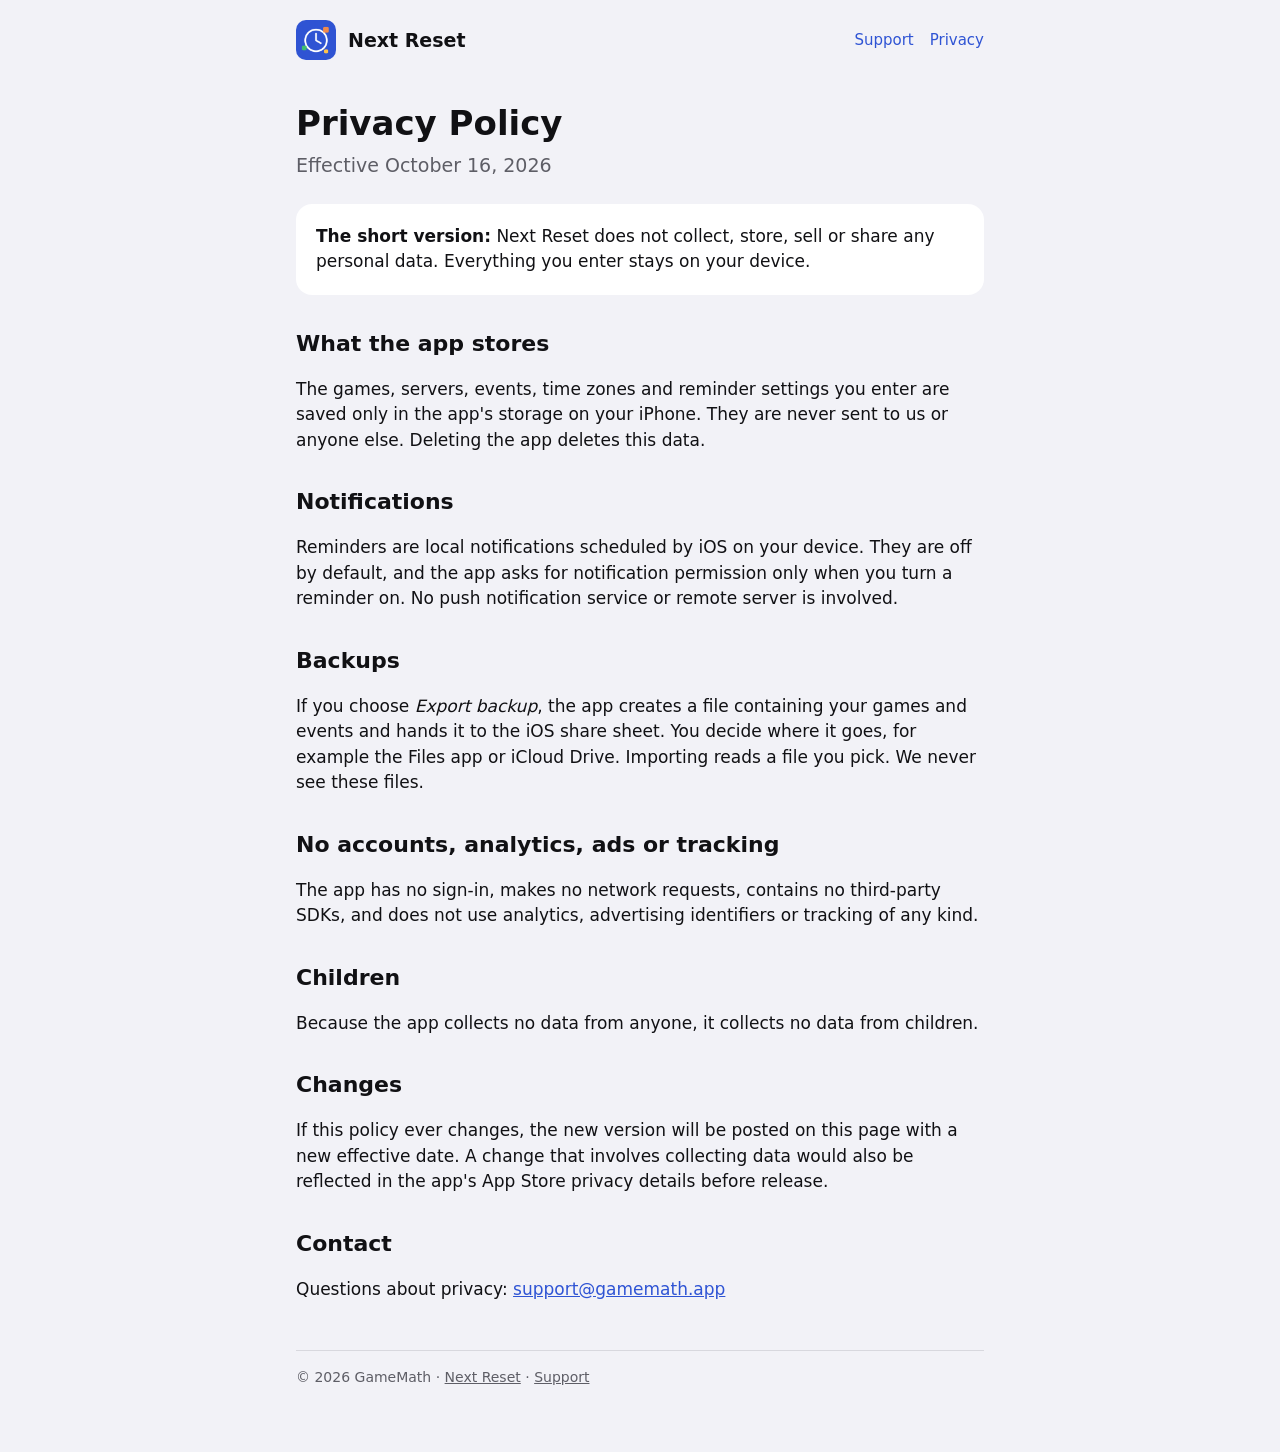
==== privacy/index.html @ d1e786d6 "Add Next Reset landing, privacy and support pages Co-Authored-By: Claude Opus 5.5 <noreply@anthropic" ====
<!doctype html>
<html lang="en">
<head>
<meta charset="utf-8">
<meta name="viewport" content="width=device-width, initial-scale=1">
<title>Privacy Policy · Next Reset</title>
<meta name="description" content="Next Reset collects no personal data. Everything stays on your device.">
<link rel="icon" href="/icon.png">
<link rel="stylesheet" href="/style.css">
</head>
<body>
<div class="wrap">
  <header class="site">
    <img src="/icon.png" alt="">
    <a class="brand" href="/">Next Reset</a>
    <nav><a href="/support/">Support</a><a href="/privacy/">Privacy</a></nav>
  </header>

  <h1>Privacy Policy</h1>
  <p class="lead">Effective October 16, 2026</p>

  <div class="card">
    <strong>The short version:</strong> Next Reset does not collect, store, sell or share any personal data. Everything you enter stays on your device.
  </div>

  <h2>What the app stores</h2>
  <p>The games, servers, events, time zones and reminder settings you enter are saved only in the app's storage on your iPhone. They are never sent to us or anyone else. Deleting the app deletes this data.</p>

  <h2>Notifications</h2>
  <p>Reminders are local notifications scheduled by iOS on your device. They are off by default, and the app asks for notification permission only when you turn a reminder on. No push notification service or remote server is involved.</p>

  <h2>Backups</h2>
  <p>If you choose <em>Export backup</em>, the app creates a file containing your games and events and hands it to the iOS share sheet. You decide where it goes, for example the Files app or iCloud Drive. Importing reads a file you pick. We never see these files.</p>

  <h2>No accounts, analytics, ads or tracking</h2>
  <p>The app has no sign-in, makes no network requests, contains no third-party SDKs, and does not use analytics, advertising identifiers or tracking of any kind.</p>

  <h2>Children</h2>
  <p>Because the app collects no data from anyone, it collects no data from children.</p>

  <h2>Changes</h2>
  <p>If this policy ever changes, the new version will be posted on this page with a new effective date. A change that involves collecting data would also be reflected in the app's App Store privacy details before release.</p>

  <h2>Contact</h2>
  <p>Questions about privacy: <a href="mailto:support@gamemath.app">support@gamemath.app</a></p>

  <footer>
    © 2026 GameMath · <a href="/">Next Reset</a> · <a href="/support/">Support</a>
  </footer>
</div>
</body>
</html>
---- style.css ----
:root {
  --bg: #f2f2f7;
  --card: #ffffff;
  --text: #111114;
  --sub: #5e5e66;
  --sep: #d8d8de;
  --tint: #2f54d4;
  --ember: #c2501f;
  --forest: #2d7d4a;
  --violet: #7a45c8;
}
@media (prefers-color-scheme: dark) {
  :root {
    --bg: #000000;
    --card: #1c1c1e;
    --text: #f5f5f7;
    --sub: #a1a1aa;
    --sep: #38383a;
    --tint: #7b93ff;
  }
}
* { box-sizing: border-box; }
html { -webkit-text-size-adjust: 100%; }
body {
  margin: 0;
  background: var(--bg);
  color: var(--text);
  font-family: -apple-system, BlinkMacSystemFont, "SF Pro Text", system-ui, sans-serif;
  font-size: 17px;
  line-height: 1.5;
}
a { color: var(--tint); }
.wrap { max-width: 720px; margin: 0 auto; padding: 0 16px 64px; }
header.site {
  display: flex; align-items: center; gap: 12px;
  padding: 20px 0; margin-bottom: 8px;
}
header.site img { width: 40px; height: 40px; border-radius: 10px; }
header.site a.brand { font-weight: 700; font-size: 19px; color: var(--text); text-decoration: none; }
header.site nav { margin-left: auto; display: flex; gap: 16px; font-size: 15px; }
header.site nav a { text-decoration: none; }
h1 { font-size: 34px; line-height: 1.15; margin: 24px 0 8px; }
h2 { font-size: 22px; margin: 32px 0 8px; }
p.lead { font-size: 19px; color: var(--sub); margin: 0 0 24px; }
.card {
  background: var(--card); border-radius: 16px; padding: 20px;
  margin: 12px 0;
}
.hero { text-align: center; padding: 40px 0 24px; }
.hero img.icon { width: 120px; height: 120px; border-radius: 28px; box-shadow: 0 10px 30px rgba(0,0,0,.18); }
.hero h1 { margin-top: 20px; }
.badge {
  display: inline-block; margin-top: 8px; padding: 12px 22px; border-radius: 14px;
  background: var(--text); color: var(--bg); font-weight: 600; text-decoration: none;
}
.features { display: grid; gap: 12px; grid-template-columns: repeat(auto-fit, minmax(210px, 1fr)); margin-top: 24px; }
.features .card h3 { margin: 0 0 6px; font-size: 17px; }
.features .card p { margin: 0; color: var(--sub); font-size: 15px; }
.dot { display: inline-block; width: 10px; height: 10px; border-radius: 5px; margin-right: 8px; vertical-align: 1px; }
details { background: var(--card); border-radius: 14px; padding: 14px 18px; margin: 10px 0; }
details summary { font-weight: 600; cursor: pointer; }
details p { color: var(--sub); margin: 10px 0 2px; }
footer { margin-top: 48px; color: var(--sub); font-size: 14px; border-top: 1px solid var(--sep); padding-top: 16px; }
footer a { color: var(--sub); }
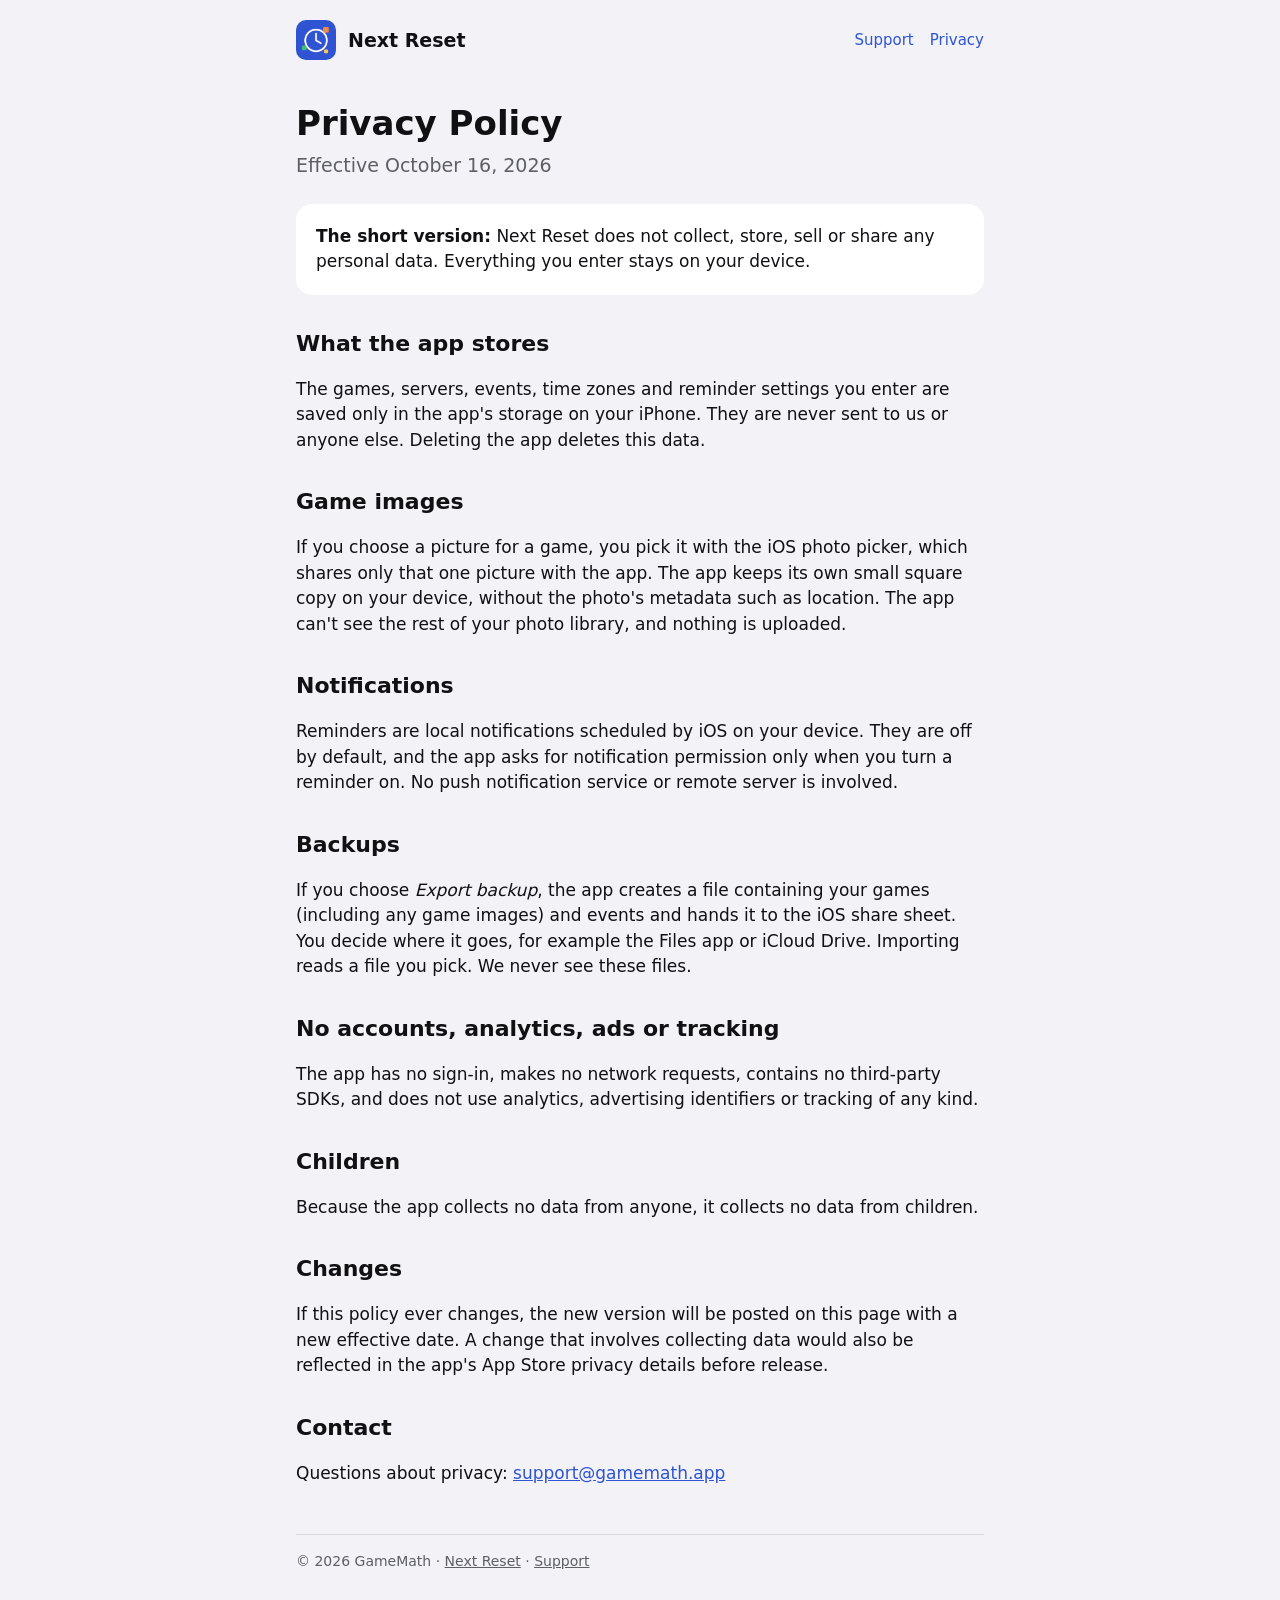
==== commit 94e1403b: "Privacy policy: game images and backups Co-Authored-By: Claude Opus 5.5 <noreply@anthropic.com>" ====
--- a/privacy/index.html
+++ b/privacy/index.html
@@ -26,11 +26,14 @@
   <h2>What the app stores</h2>
   <p>The games, servers, events, time zones and reminder settings you enter are saved only in the app's storage on your iPhone. They are never sent to us or anyone else. Deleting the app deletes this data.</p>
 
+  <h2>Game images</h2>
+  <p>If you choose a picture for a game, you pick it with the iOS photo picker, which shares only that one picture with the app. The app keeps its own small square copy on your device, without the photo's metadata such as location. The app can't see the rest of your photo library, and nothing is uploaded.</p>
+
   <h2>Notifications</h2>
   <p>Reminders are local notifications scheduled by iOS on your device. They are off by default, and the app asks for notification permission only when you turn a reminder on. No push notification service or remote server is involved.</p>
 
   <h2>Backups</h2>
-  <p>If you choose <em>Export backup</em>, the app creates a file containing your games and events and hands it to the iOS share sheet. You decide where it goes, for example the Files app or iCloud Drive. Importing reads a file you pick. We never see these files.</p>
+  <p>If you choose <em>Export backup</em>, the app creates a file containing your games (including any game images) and events and hands it to the iOS share sheet. You decide where it goes, for example the Files app or iCloud Drive. Importing reads a file you pick. We never see these files.</p>
 
   <h2>No accounts, analytics, ads or tracking</h2>
   <p>The app has no sign-in, makes no network requests, contains no third-party SDKs, and does not use analytics, advertising identifiers or tracking of any kind.</p>
